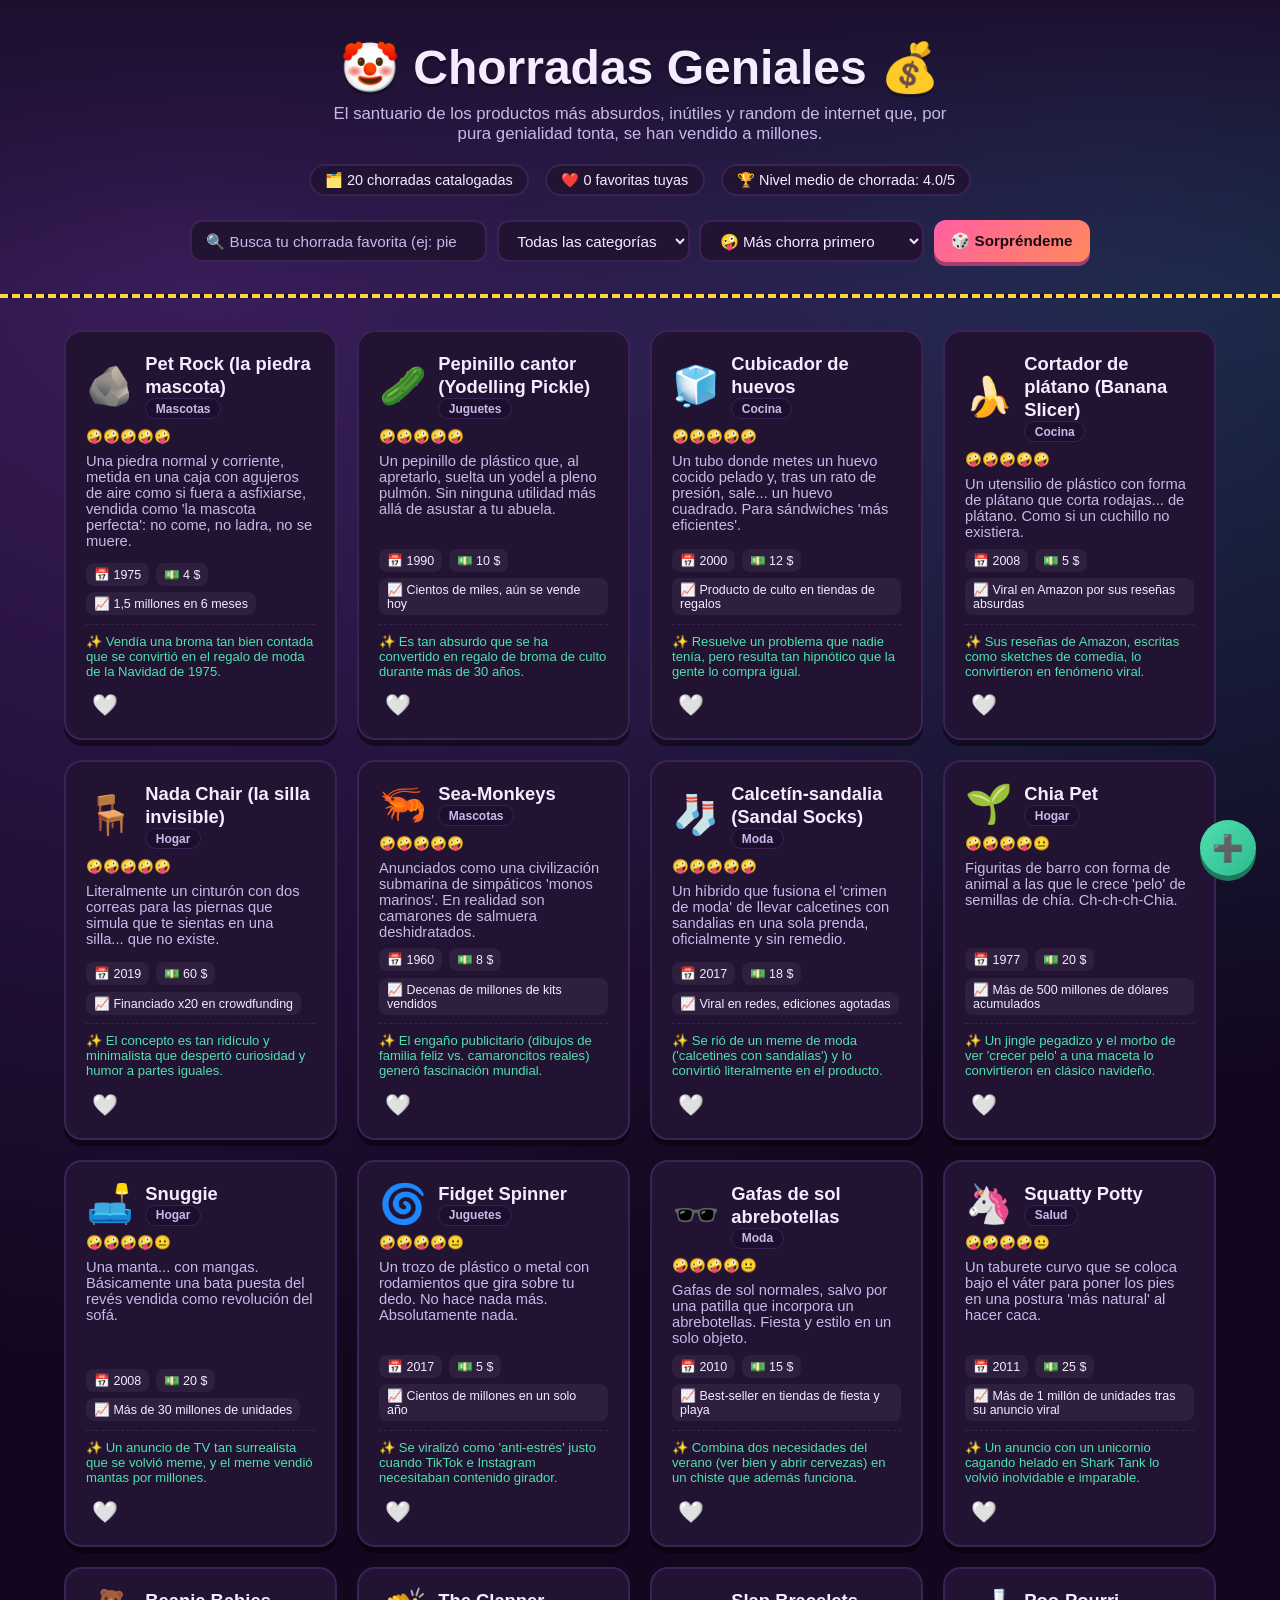
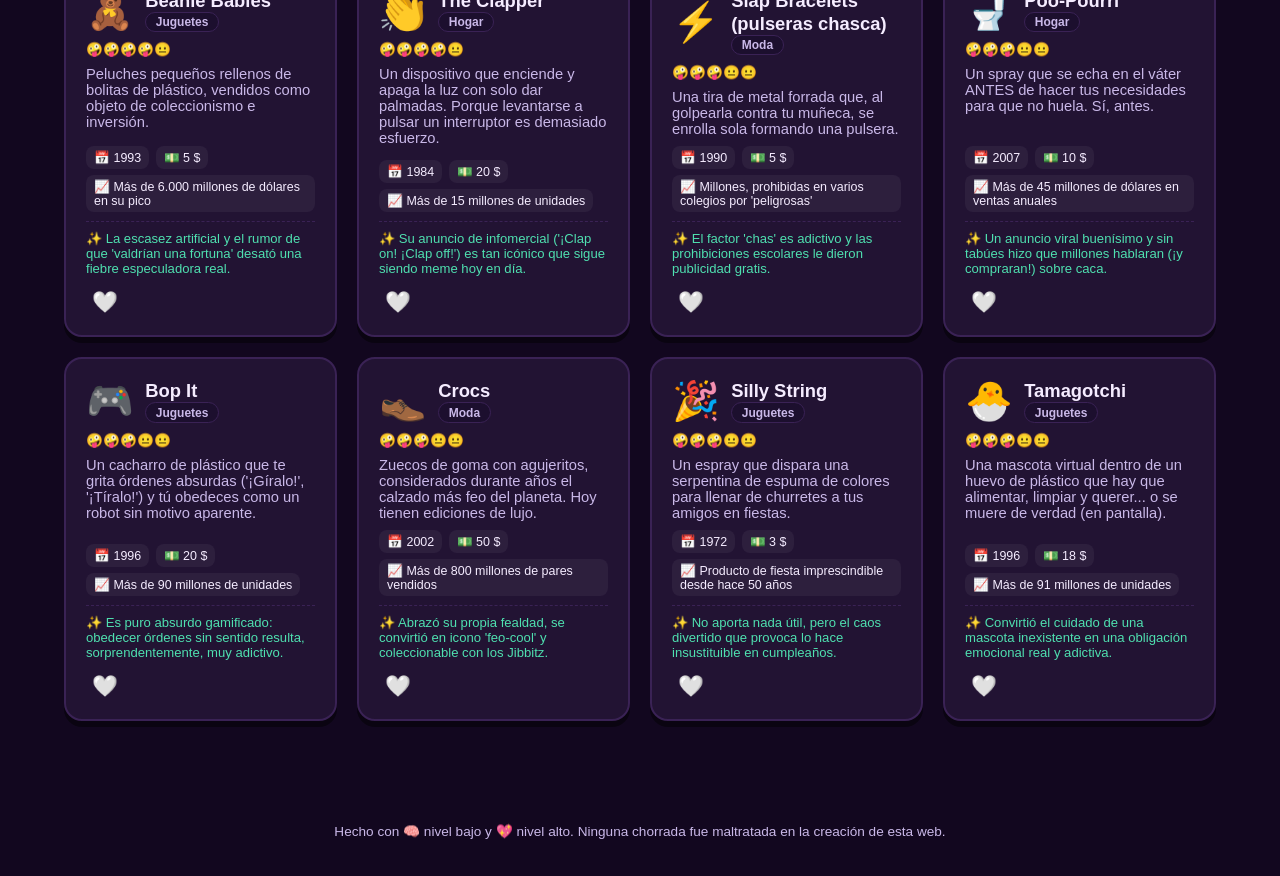
==== index.html @ 43cfcae8 "Añade app web de productos absurdos que triunfaron en ventas Catálogo curado (Pet Rock, Snuggie, pep" ====
<!DOCTYPE html>
<html lang="es">
<head>
<meta charset="UTF-8" />
<meta name="viewport" content="width=device-width, initial-scale=1.0" />
<title>Chorradas Geniales 🤡💰 — Productos absurdos que triunfaron</title>
<meta name="description" content="El museo de los productos más tontos, absurdos y random de internet que, contra todo pronóstico, se han vendido a lo bestia." />
<link rel="icon" href="data:image/svg+xml,<svg xmlns=%22http://www.w3.org/2000/svg%22 viewBox=%220 0 100 100%22 font-size=%2280%22><text y=%22.9em%22>🤡</text></svg>" />
<link rel="stylesheet" href="styles.css" />
</head>
<body>

<header class="hero">
  <div class="hero-inner">
    <h1><span class="wiggle">🤡</span> Chorradas Geniales <span class="wiggle" style="animation-delay:.3s">💰</span></h1>
    <p class="subtitle">El santuario de los productos más absurdos, inútiles y random de internet que, por pura genialidad tonta, se han vendido a millones.</p>

    <div class="stats" id="stats"></div>

    <div class="controls">
      <input id="search" type="search" placeholder="🔍 Busca tu chorrada favorita (ej: piedra, calcetín, pepino...)" />
      <select id="categoria">
        <option value="">Todas las categorías</option>
      </select>
      <select id="orden">
        <option value="chorrada-desc">🤪 Más chorra primero</option>
        <option value="chorrada-asc">🧐 Menos chorra primero</option>
        <option value="ventas-desc">💸 Más vendido</option>
        <option value="año-desc">🆕 Más reciente</option>
        <option value="año-asc">🕰️ Más antiguo</option>
        <option value="az">🔤 A-Z</option>
      </select>
      <button id="randomBtn" class="btn-random" type="button">🎲 Sorpréndeme</button>
    </div>
  </div>
</header>

<main>
  <div id="empty" class="empty hidden">
    😵 No hay ninguna chorrada que coincida... ¡y eso ya es raro!
  </div>
  <section id="grid" class="grid"></section>
</main>

<button id="addBtn" class="fab" type="button" title="Propón tu propia chorrada">➕</button>

<div id="modal" class="modal hidden">
  <div class="modal-content">
    <button id="closeModal" class="close" type="button">✖</button>
    <h2>Propón tu chorrada genial 💡</h2>
    <p class="modal-hint">¿Conoces algún producto ridículo que triunfó? Añádelo a la colección (se guarda solo en tu navegador).</p>
    <form id="addForm">
      <label>Nombre del producto
        <input name="nombre" required maxlength="60" placeholder="Ej: Calcetines para pepinos" />
      </label>
      <label>Descripción
        <textarea name="descripcion" required maxlength="220" placeholder="¿Qué hace y por qué es una genialidad tonta?"></textarea>
      </label>
      <label>Categoría
        <input name="categoria" required maxlength="30" placeholder="Ej: Hogar, Mascotas, Cocina..." />
      </label>
      <label>Nivel de chorrada (1-5)
        <input name="chorrada" type="range" min="1" max="5" value="4" />
      </label>
      <label>Emoji representativo
        <input name="emoji" maxlength="4" placeholder="🥒" />
      </label>
      <button type="submit" class="btn-random">🚀 Añadir a la colección</button>
    </form>
  </div>
</div>

<footer>
  <p>Hecho con 🧠 nivel bajo y 💖 nivel alto. Ninguna chorrada fue maltratada en la creación de esta web.</p>
</footer>

<script src="data.js"></script>
<script src="app.js"></script>
</body>
</html>
---- styles.css ----
:root {
  --bg: #12071f;
  --bg-alt: #1c0f2e;
  --card: #221333;
  --card-border: #3a2255;
  --text: #f5ecff;
  --text-dim: #c9b8e8;
  --accent: #ff5fa2;
  --accent2: #ffd23f;
  --accent3: #4fe0b0;
  --shadow: rgba(0, 0, 0, 0.45);
  font-family: "Comic Sans MS", "Comic Neue", -apple-system, BlinkMacSystemFont, "Segoe UI", sans-serif;
}

* { box-sizing: border-box; }

body {
  margin: 0;
  min-height: 100vh;
  background:
    radial-gradient(circle at 15% 10%, #3a1d5c 0%, transparent 45%),
    radial-gradient(circle at 85% 0%, #1e3a5c 0%, transparent 40%),
    var(--bg);
  color: var(--text);
}

.hero {
  padding: 2.5rem 1.5rem 2rem;
  text-align: center;
  border-bottom: 4px dashed var(--accent2);
  background: linear-gradient(180deg, var(--bg-alt), transparent);
}

.hero-inner { max-width: 900px; margin: 0 auto; }

.hero h1 {
  font-size: clamp(1.8rem, 5vw, 3rem);
  margin: 0 0 0.5rem;
  text-shadow: 0 3px 0 rgba(0,0,0,0.4);
}

.wiggle { display: inline-block; animation: wiggle 2.2s ease-in-out infinite; }
@keyframes wiggle {
  0%, 100% { transform: rotate(-8deg); }
  50% { transform: rotate(8deg); }
}

.subtitle {
  color: var(--text-dim);
  font-size: 1.05rem;
  max-width: 640px;
  margin: 0 auto 1.25rem;
}

.stats {
  display: flex;
  justify-content: center;
  gap: 1rem;
  flex-wrap: wrap;
  margin-bottom: 1.5rem;
  font-size: 0.9rem;
}

.stats span {
  background: var(--card);
  border: 2px solid var(--card-border);
  border-radius: 999px;
  padding: 0.35rem 0.9rem;
}

.controls {
  display: flex;
  gap: 0.6rem;
  flex-wrap: wrap;
  justify-content: center;
}

.controls input[type="search"] {
  flex: 1 1 280px;
}

input, select, textarea {
  font-family: inherit;
  font-size: 0.95rem;
  padding: 0.6rem 0.9rem;
  border-radius: 12px;
  border: 2px solid var(--card-border);
  background: var(--card);
  color: var(--text);
}

input::placeholder, textarea::placeholder { color: var(--text-dim); }

input:focus, select:focus, textarea:focus {
  outline: none;
  border-color: var(--accent);
}

.btn-random {
  cursor: pointer;
  font-family: inherit;
  font-weight: bold;
  font-size: 0.95rem;
  padding: 0.6rem 1.1rem;
  border-radius: 12px;
  border: none;
  background: linear-gradient(135deg, var(--accent), #ff8a5c);
  color: #1a0a12;
  box-shadow: 0 4px 0 #a63d70;
  transition: transform 0.1s ease;
}
.btn-random:hover { transform: translateY(-2px); }
.btn-random:active { transform: translateY(2px); box-shadow: 0 1px 0 #a63d70; }

main {
  max-width: 1200px;
  margin: 0 auto;
  padding: 2rem 1.5rem 4rem;
}

.grid {
  display: grid;
  grid-template-columns: repeat(auto-fill, minmax(270px, 1fr));
  gap: 1.25rem;
}

.card {
  background: var(--card);
  border: 2px solid var(--card-border);
  border-radius: 18px;
  padding: 1.25rem;
  display: flex;
  flex-direction: column;
  gap: 0.55rem;
  box-shadow: 0 6px 0 var(--shadow);
  transition: transform 0.15s ease, border-color 0.15s ease;
  position: relative;
}

.card:hover {
  transform: translateY(-4px) rotate(-0.4deg);
  border-color: var(--accent);
}

.card-top {
  display: flex;
  align-items: center;
  gap: 0.7rem;
}

.card-emoji {
  font-size: 2.4rem;
  line-height: 1;
}

.card h3 {
  margin: 0;
  font-size: 1.15rem;
  line-height: 1.25;
}

.badge {
  display: inline-block;
  font-size: 0.75rem;
  font-weight: bold;
  padding: 0.15rem 0.6rem;
  border-radius: 999px;
  background: var(--bg-alt);
  border: 1px solid var(--card-border);
  color: var(--text-dim);
  width: fit-content;
}

.chorrometro {
  display: flex;
  align-items: center;
  gap: 0.3rem;
  font-size: 0.85rem;
  color: var(--accent2);
}

.card p.desc {
  color: var(--text-dim);
  font-size: 0.92rem;
  margin: 0;
  flex: 1;
}

.meta {
  display: flex;
  flex-wrap: wrap;
  gap: 0.4rem;
  font-size: 0.78rem;
}

.meta span {
  background: rgba(255,255,255,0.05);
  border-radius: 8px;
  padding: 0.25rem 0.5rem;
}

.porque {
  font-size: 0.82rem;
  border-top: 1px dashed var(--card-border);
  padding-top: 0.55rem;
  color: var(--accent3);
}

.card-actions {
  display: flex;
  justify-content: space-between;
  align-items: center;
  margin-top: 0.3rem;
}

.fav-btn {
  background: none;
  border: none;
  font-size: 1.3rem;
  cursor: pointer;
  filter: grayscale(1);
  transition: filter 0.15s ease, transform 0.15s ease;
}
.fav-btn.active { filter: none; transform: scale(1.2); }

.custom-tag {
  font-size: 0.72rem;
  color: var(--bg);
  background: var(--accent3);
  padding: 0.15rem 0.5rem;
  border-radius: 999px;
  font-weight: bold;
}

.empty {
  text-align: center;
  padding: 3rem 1rem;
  color: var(--text-dim);
  font-size: 1.2rem;
}
.hidden { display: none !important; }

.fab {
  position: fixed;
  bottom: 1.5rem;
  right: 1.5rem;
  width: 56px;
  height: 56px;
  border-radius: 50%;
  border: none;
  background: linear-gradient(135deg, var(--accent3), #2fb98d);
  color: #06231a;
  font-size: 1.6rem;
  cursor: pointer;
  box-shadow: 0 5px 0 #1c7a5c;
  z-index: 20;
}
.fab:active { transform: translateY(3px); box-shadow: 0 2px 0 #1c7a5c; }

.modal {
  position: fixed;
  inset: 0;
  background: rgba(0,0,0,0.6);
  display: flex;
  align-items: center;
  justify-content: center;
  z-index: 30;
  padding: 1rem;
}

.modal-content {
  background: var(--bg-alt);
  border: 2px solid var(--card-border);
  border-radius: 20px;
  padding: 1.75rem;
  max-width: 460px;
  width: 100%;
  position: relative;
  max-height: 90vh;
  overflow-y: auto;
}

.modal-content h2 { margin-top: 0; }
.modal-hint { color: var(--text-dim); font-size: 0.9rem; }

.close {
  position: absolute;
  top: 0.8rem;
  right: 0.8rem;
  background: none;
  border: none;
  color: var(--text-dim);
  font-size: 1.2rem;
  cursor: pointer;
}

#addForm {
  display: flex;
  flex-direction: column;
  gap: 0.9rem;
}
#addForm label {
  display: flex;
  flex-direction: column;
  gap: 0.3rem;
  font-size: 0.9rem;
  color: var(--text-dim);
}

footer {
  text-align: center;
  color: var(--text-dim);
  font-size: 0.85rem;
  padding: 1.5rem;
}

@media (max-width: 480px) {
  .controls { flex-direction: column; }
  .controls input, .controls select, .controls button { width: 100%; }
}
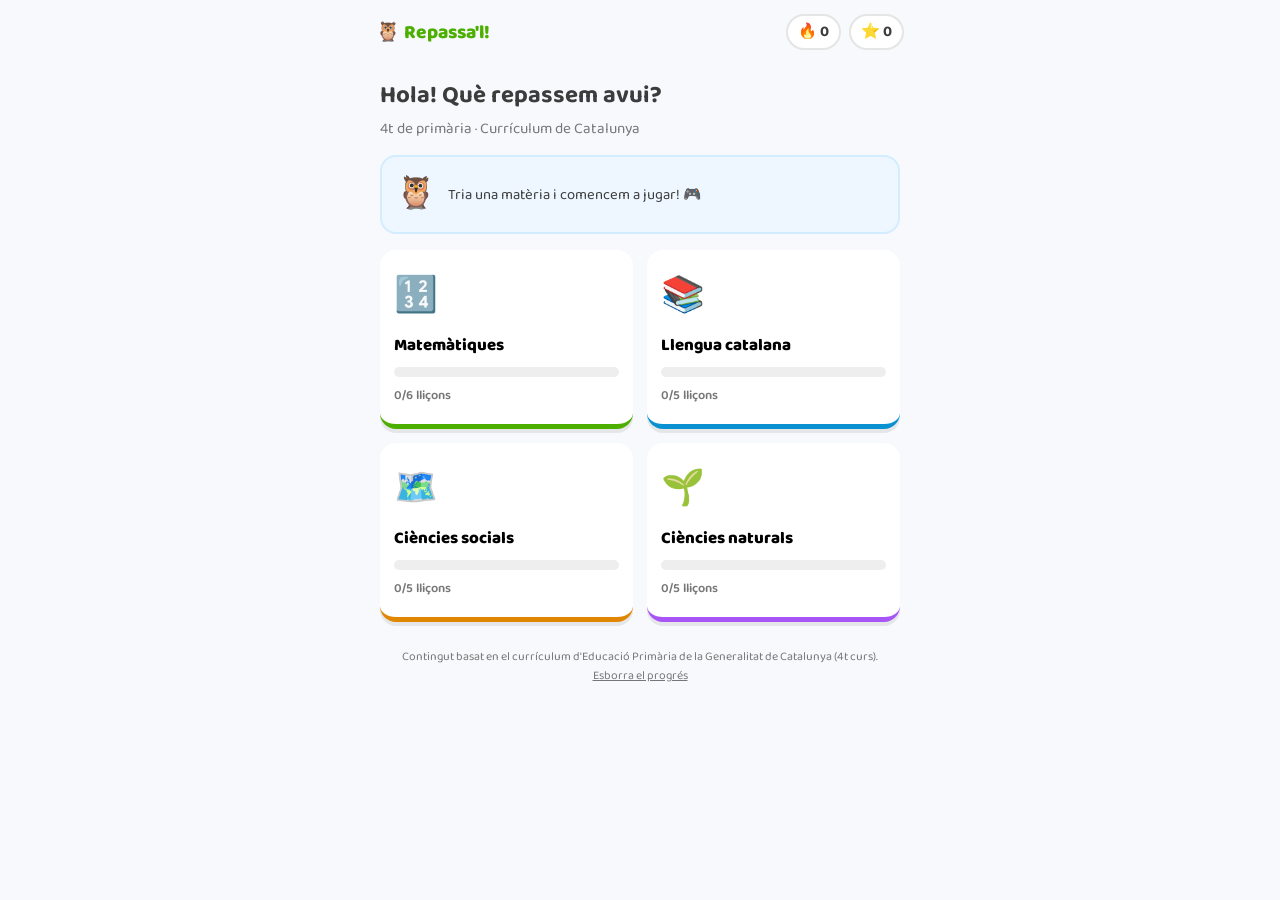
==== commit 345edf78: "Afegeix app de repàs estil Duolingo per a 4t de primària Nova aplicació web (HTML/CSS/JS sense depen" ====
--- a/index.html
+++ b/index.html
@@ -1,80 +1,24 @@
 <!DOCTYPE html>
-<html lang="es">
+<html lang="ca">
 <head>
-<meta charset="UTF-8" />
-<meta name="viewport" content="width=device-width, initial-scale=1.0" />
-<title>Chorradas Geniales 🤡💰 — Productos absurdos que triunfaron</title>
-<meta name="description" content="El museo de los productos más tontos, absurdos y random de internet que, contra todo pronóstico, se han vendido a lo bestia." />
-<link rel="icon" href="data:image/svg+xml,<svg xmlns=%22http://www.w3.org/2000/svg%22 viewBox=%220 0 100 100%22 font-size=%2280%22><text y=%22.9em%22>🤡</text></svg>" />
-<link rel="stylesheet" href="styles.css" />
+<meta charset="UTF-8">
+<meta name="viewport" content="width=device-width, initial-scale=1.0, maximum-scale=1.0">
+<title>Repassa'l! · 4t de primària</title>
+<meta name="description" content="Repassa Matemàtiques, Llengua catalana, Ciències socials i Ciències naturals de 4t de primària jugant.">
+<link rel="icon" href="data:image/svg+xml,<svg xmlns=%22http://www.w3.org/2000/svg%22 viewBox=%220 0 100 100%22><text y=%22.9em%22 font-size=%2290%22>🦉</text></svg>">
+<link rel="preconnect" href="https://fonts.googleapis.com">
+<link rel="preconnect" href="https://fonts.gstatic.com" crossorigin>
+<link href="https://fonts.googleapis.com/css2?family=Baloo+2:wght@500;600;700;800&display=swap" rel="stylesheet">
+<link rel="stylesheet" href="style.css">
 </head>
 <body>
 
-<header class="hero">
-  <div class="hero-inner">
-    <h1><span class="wiggle">🤡</span> Chorradas Geniales <span class="wiggle" style="animation-delay:.3s">💰</span></h1>
-    <p class="subtitle">El santuario de los productos más absurdos, inútiles y random de internet que, por pura genialidad tonta, se han vendido a millones.</p>
+<div id="app"></div>
 
-    <div class="stats" id="stats"></div>
+<!-- Templates -->
+<template id="tpl-home"></template>
 
-    <div class="controls">
-      <input id="search" type="search" placeholder="🔍 Busca tu chorrada favorita (ej: piedra, calcetín, pepino...)" />
-      <select id="categoria">
-        <option value="">Todas las categorías</option>
-      </select>
-      <select id="orden">
-        <option value="chorrada-desc">🤪 Más chorra primero</option>
-        <option value="chorrada-asc">🧐 Menos chorra primero</option>
-        <option value="ventas-desc">💸 Más vendido</option>
-        <option value="año-desc">🆕 Más reciente</option>
-        <option value="año-asc">🕰️ Más antiguo</option>
-        <option value="az">🔤 A-Z</option>
-      </select>
-      <button id="randomBtn" class="btn-random" type="button">🎲 Sorpréndeme</button>
-    </div>
-  </div>
-</header>
-
-<main>
-  <div id="empty" class="empty hidden">
-    😵 No hay ninguna chorrada que coincida... ¡y eso ya es raro!
-  </div>
-  <section id="grid" class="grid"></section>
-</main>
-
-<button id="addBtn" class="fab" type="button" title="Propón tu propia chorrada">➕</button>
-
-<div id="modal" class="modal hidden">
-  <div class="modal-content">
-    <button id="closeModal" class="close" type="button">✖</button>
-    <h2>Propón tu chorrada genial 💡</h2>
-    <p class="modal-hint">¿Conoces algún producto ridículo que triunfó? Añádelo a la colección (se guarda solo en tu navegador).</p>
-    <form id="addForm">
-      <label>Nombre del producto
-        <input name="nombre" required maxlength="60" placeholder="Ej: Calcetines para pepinos" />
-      </label>
-      <label>Descripción
-        <textarea name="descripcion" required maxlength="220" placeholder="¿Qué hace y por qué es una genialidad tonta?"></textarea>
-      </label>
-      <label>Categoría
-        <input name="categoria" required maxlength="30" placeholder="Ej: Hogar, Mascotas, Cocina..." />
-      </label>
-      <label>Nivel de chorrada (1-5)
-        <input name="chorrada" type="range" min="1" max="5" value="4" />
-      </label>
-      <label>Emoji representativo
-        <input name="emoji" maxlength="4" placeholder="🥒" />
-      </label>
-      <button type="submit" class="btn-random">🚀 Añadir a la colección</button>
-    </form>
-  </div>
-</div>
-
-<footer>
-  <p>Hecho con 🧠 nivel bajo y 💖 nivel alto. Ninguna chorrada fue maltratada en la creación de esta web.</p>
-</footer>
-
-<script src="data.js"></script>
+<script src="content.js"></script>
 <script src="app.js"></script>
 </body>
 </html>
--- a/style.css
+++ b/style.css
@@ -0,0 +1,559 @@
+:root {
+  --bg: #f7f9fc;
+  --card: #ffffff;
+  --ink: #3c3c3c;
+  --ink-light: #777;
+  --border: #e5e5e5;
+  --green: #58cc02;
+  --green-dark: #4caf00;
+  --blue: #1cb0f6;
+  --red: #ff4b4b;
+  --yellow: #ffc800;
+  --purple: #ce82ff;
+  --orange: #ff9600;
+  --radius: 16px;
+  --shadow: 0 4px 0 rgba(0,0,0,0.08);
+  font-size: 16px;
+}
+
+* { box-sizing: border-box; }
+
+html, body {
+  margin: 0;
+  padding: 0;
+  background: var(--bg);
+  color: var(--ink);
+  font-family: 'Baloo 2', 'Comic Sans MS', 'Trebuchet MS', sans-serif;
+  -webkit-tap-highlight-color: transparent;
+}
+
+#app {
+  min-height: 100vh;
+  display: flex;
+  flex-direction: column;
+  max-width: 560px;
+  margin: 0 auto;
+  padding-bottom: 24px;
+}
+
+button {
+  font-family: inherit;
+  cursor: pointer;
+}
+
+/* ---------- Top bar ---------- */
+.topbar {
+  display: flex;
+  align-items: center;
+  justify-content: space-between;
+  padding: 14px 16px;
+  gap: 10px;
+  position: sticky;
+  top: 0;
+  background: var(--bg);
+  z-index: 5;
+}
+
+.topbar .brand {
+  display: flex;
+  align-items: center;
+  gap: 8px;
+  font-weight: 800;
+  font-size: 1.2rem;
+  color: var(--green-dark);
+}
+
+.stat-pill {
+  display: flex;
+  align-items: center;
+  gap: 4px;
+  font-weight: 700;
+  font-size: 0.95rem;
+  background: var(--card);
+  border: 2px solid var(--border);
+  border-radius: 999px;
+  padding: 4px 10px;
+}
+
+.stats-row {
+  display: flex;
+  gap: 8px;
+}
+
+/* ---------- Home / subject grid ---------- */
+.hero {
+  padding: 8px 20px 4px;
+}
+
+.hero h1 {
+  font-size: 1.5rem;
+  margin: 4px 0 2px;
+}
+
+.hero p {
+  color: var(--ink-light);
+  margin: 0;
+  font-size: 0.95rem;
+}
+
+.subject-grid {
+  display: grid;
+  grid-template-columns: 1fr 1fr;
+  gap: 14px;
+  padding: 16px 20px;
+}
+
+.subject-card {
+  background: var(--card);
+  border: none;
+  border-radius: var(--radius);
+  padding: 18px 14px;
+  text-align: left;
+  box-shadow: var(--shadow);
+  border-bottom: 5px solid var(--card-border, #ccc);
+  display: flex;
+  flex-direction: column;
+  gap: 8px;
+  transition: transform .08s ease;
+}
+
+.subject-card:active { transform: translateY(2px); }
+
+.subject-card .icon {
+  font-size: 2.2rem;
+}
+
+.subject-card .name {
+  font-weight: 800;
+  font-size: 1.05rem;
+}
+
+.progress-track {
+  width: 100%;
+  height: 10px;
+  background: #eee;
+  border-radius: 999px;
+  overflow: hidden;
+}
+
+.progress-fill {
+  height: 100%;
+  border-radius: 999px;
+  transition: width .4s ease;
+}
+
+.subject-card .sub {
+  font-size: 0.8rem;
+  color: var(--ink-light);
+  font-weight: 600;
+}
+
+/* ---------- Mascot ---------- */
+.mascot-box {
+  margin: 10px 20px 0;
+  background: #eef7ff;
+  border: 2px solid #d3ecff;
+  border-radius: var(--radius);
+  padding: 12px 14px;
+  display: flex;
+  align-items: center;
+  gap: 12px;
+  font-size: 0.92rem;
+}
+
+.mascot-box .emoji { font-size: 2rem; flex-shrink: 0; }
+
+/* ---------- Subject path (lesson map) ---------- */
+.path-header {
+  display: flex;
+  align-items: center;
+  gap: 10px;
+  padding: 14px 16px;
+}
+
+.back-btn {
+  background: var(--card);
+  border: 2px solid var(--border);
+  border-radius: 12px;
+  width: 40px;
+  height: 40px;
+  font-size: 1.1rem;
+  display: flex;
+  align-items: center;
+  justify-content: center;
+}
+
+.path-title {
+  font-weight: 800;
+  font-size: 1.2rem;
+}
+
+.path {
+  display: flex;
+  flex-direction: column;
+  align-items: center;
+  padding: 20px 0 40px;
+  gap: 6px;
+}
+
+.lesson-row {
+  display: flex;
+  width: 100%;
+  justify-content: center;
+}
+
+.lesson-node {
+  width: 76px;
+  height: 76px;
+  border-radius: 50%;
+  border: none;
+  display: flex;
+  align-items: center;
+  justify-content: center;
+  flex-direction: column;
+  font-size: 1.9rem;
+  position: relative;
+  box-shadow: 0 6px 0 rgba(0,0,0,0.15);
+  color: white;
+}
+
+.lesson-node:active { box-shadow: 0 2px 0 rgba(0,0,0,0.15); transform: translateY(4px); }
+
+.lesson-node.locked {
+  background: #cfcfcf !important;
+  box-shadow: 0 6px 0 rgba(0,0,0,0.08);
+  color: #9a9a9a;
+}
+
+.lesson-node .stars {
+  position: absolute;
+  bottom: -16px;
+  font-size: 0.85rem;
+  background: var(--card);
+  border-radius: 999px;
+  padding: 1px 7px;
+  box-shadow: var(--shadow);
+  white-space: nowrap;
+}
+
+.lesson-label {
+  text-align: center;
+  font-size: 0.78rem;
+  font-weight: 700;
+  color: var(--ink-light);
+  max-width: 110px;
+  margin: 16px auto 4px;
+}
+
+.lesson-wrap {
+  display: flex;
+  flex-direction: column;
+  align-items: center;
+  margin-bottom: 18px;
+}
+
+/* ---------- Lesson play screen ---------- */
+.lesson-header {
+  display: flex;
+  align-items: center;
+  gap: 12px;
+  padding: 14px 16px;
+}
+
+.bar-track {
+  flex: 1;
+  height: 16px;
+  background: #eee;
+  border-radius: 999px;
+  overflow: hidden;
+}
+
+.bar-fill {
+  height: 100%;
+  background: var(--green);
+  border-radius: 999px;
+  transition: width .3s ease;
+}
+
+.hearts {
+  display: flex;
+  align-items: center;
+  gap: 3px;
+  font-weight: 800;
+  color: var(--red);
+  font-size: 1.05rem;
+  white-space: nowrap;
+}
+
+.question-area {
+  flex: 1;
+  padding: 12px 20px 140px;
+}
+
+.q-kicker {
+  font-weight: 700;
+  color: var(--ink-light);
+  font-size: 0.85rem;
+  text-transform: uppercase;
+  letter-spacing: .03em;
+  margin-bottom: 6px;
+}
+
+.q-text {
+  font-size: 1.35rem;
+  font-weight: 700;
+  line-height: 1.35;
+  margin-bottom: 22px;
+}
+
+.options {
+  display: flex;
+  flex-direction: column;
+  gap: 10px;
+}
+
+.option-btn {
+  background: var(--card);
+  border: 2px solid var(--border);
+  border-radius: 14px;
+  padding: 16px 16px;
+  text-align: left;
+  font-size: 1.05rem;
+  font-weight: 600;
+  color: var(--ink);
+  display: flex;
+  align-items: center;
+  gap: 10px;
+}
+
+.option-btn:active { transform: translateY(1px); }
+
+.option-btn.selected {
+  border-color: var(--blue);
+  background: #ddf4ff;
+}
+
+.option-btn.correct {
+  border-color: var(--green);
+  background: #d7ffb8;
+  color: var(--green-dark);
+}
+
+.option-btn.incorrect {
+  border-color: var(--red);
+  background: #ffdfe0;
+  color: #c40000;
+}
+
+.option-btn:disabled { cursor: default; }
+
+.option-letter {
+  width: 26px;
+  height: 26px;
+  border-radius: 50%;
+  border: 2px solid var(--border);
+  display: flex;
+  align-items: center;
+  justify-content: center;
+  font-size: 0.85rem;
+  font-weight: 800;
+  flex-shrink: 0;
+  color: var(--ink-light);
+}
+
+.tf-options {
+  display: flex;
+  gap: 12px;
+}
+.tf-options .option-btn { flex: 1; justify-content: center; text-align: center; }
+
+.fill-input {
+  width: 100%;
+  font-size: 1.3rem;
+  font-weight: 700;
+  padding: 16px;
+  border: 2px solid var(--border);
+  border-radius: 14px;
+  text-align: center;
+  font-family: inherit;
+  color: var(--ink);
+}
+.fill-input:focus { outline: none; border-color: var(--blue); }
+.fill-input.correct { border-color: var(--green); background: #d7ffb8; }
+.fill-input.incorrect { border-color: var(--red); background: #ffdfe0; }
+
+/* ---------- Bottom action bar ---------- */
+.bottom-bar {
+  position: fixed;
+  left: 0; right: 0; bottom: 0;
+  background: var(--card);
+  border-top: 2px solid var(--border);
+  padding: 14px 20px calc(14px + env(safe-area-inset-bottom));
+  display: flex;
+  justify-content: center;
+}
+
+.bottom-bar-inner {
+  width: 100%;
+  max-width: 560px;
+  display: flex;
+  align-items: center;
+  gap: 14px;
+}
+
+.feedback-text {
+  flex: 1;
+}
+
+.feedback-title {
+  font-weight: 800;
+  font-size: 1.05rem;
+}
+.feedback-title.ok { color: var(--green-dark); }
+.feedback-title.bad { color: #c40000; }
+
+.feedback-sub {
+  font-size: 0.85rem;
+  color: var(--ink-light);
+}
+
+.btn {
+  border: none;
+  border-radius: 14px;
+  padding: 14px 26px;
+  font-weight: 800;
+  font-size: 1rem;
+  color: white;
+  box-shadow: 0 4px 0 rgba(0,0,0,0.18);
+  letter-spacing: .02em;
+  text-transform: uppercase;
+}
+.btn:active { transform: translateY(2px); box-shadow: 0 2px 0 rgba(0,0,0,0.18); }
+.btn:disabled { background: #e5e5e5 !important; color: #b3b3b3; box-shadow: none; cursor: not-allowed; }
+
+.btn-primary { background: var(--green); }
+.btn-danger { background: var(--red); }
+.btn-full { width: 100%; }
+.btn-outline {
+  background: var(--card);
+  color: var(--blue);
+  border: 2px solid var(--border);
+  box-shadow: none;
+}
+
+.bottom-bar.state-ok { background: #d7ffb8; border-top-color: #b2e878; }
+.bottom-bar.state-bad { background: #ffdfe0; border-top-color: #ffb3b6; }
+
+/* ---------- Results screen ---------- */
+.results {
+  padding: 30px 24px 100px;
+  text-align: center;
+}
+
+.results .big-emoji {
+  font-size: 4rem;
+  margin-bottom: 6px;
+}
+
+.results h2 {
+  margin: 0 0 4px;
+}
+
+.results .stars-row {
+  font-size: 2.6rem;
+  margin: 14px 0;
+  letter-spacing: 6px;
+}
+
+.results-stats {
+  display: flex;
+  justify-content: center;
+  gap: 12px;
+  margin: 20px 0;
+  flex-wrap: wrap;
+}
+
+.results-stat {
+  background: var(--card);
+  border-radius: 14px;
+  box-shadow: var(--shadow);
+  padding: 14px 18px;
+  min-width: 90px;
+}
+
+.results-stat .val {
+  font-weight: 800;
+  font-size: 1.3rem;
+}
+.results-stat .lbl {
+  font-size: 0.75rem;
+  color: var(--ink-light);
+  font-weight: 700;
+  text-transform: uppercase;
+}
+
+.mistakes-box {
+  text-align: left;
+  margin-top: 24px;
+  background: var(--card);
+  border-radius: var(--radius);
+  padding: 16px;
+  box-shadow: var(--shadow);
+}
+.mistakes-box h3 { margin-top: 0; font-size: 1rem; }
+.mistake-item { padding: 10px 0; border-bottom: 1px solid var(--border); font-size: 0.9rem; }
+.mistake-item:last-child { border-bottom: none; }
+.mistake-item .mq { font-weight: 700; margin-bottom: 4px; }
+.mistake-item .ma { color: var(--green-dark); font-weight: 700; }
+
+.actions-col {
+  display: flex;
+  flex-direction: column;
+  gap: 10px;
+  margin-top: 20px;
+}
+
+/* ---------- Failed screen ---------- */
+.fail-screen {
+  padding: 60px 30px 40px;
+  text-align: center;
+}
+.fail-screen .big-emoji { font-size: 4.5rem; }
+
+/* ---------- Footer note ---------- */
+.footer-note {
+  padding: 10px 24px 30px;
+  color: var(--ink-light);
+  font-size: 0.75rem;
+  text-align: center;
+  line-height: 1.5;
+}
+
+.reset-link {
+  background: none;
+  border: none;
+  color: var(--ink-light);
+  text-decoration: underline;
+  font-size: 0.75rem;
+  padding: 0;
+}
+
+/* ---------- Animations ---------- */
+@keyframes pop {
+  0% { transform: scale(0.85); opacity: 0; }
+  100% { transform: scale(1); opacity: 1; }
+}
+.pop { animation: pop .25s ease; }
+
+@keyframes shake {
+  10%, 90% { transform: translateX(-2px); }
+  20%, 80% { transform: translateX(4px); }
+  30%, 50%, 70% { transform: translateX(-8px); }
+  40%, 60% { transform: translateX(8px); }
+}
+.shake { animation: shake .4s ease; }
+
+@media (max-width: 380px) {
+  .lesson-node { width: 68px; height: 68px; font-size: 1.6rem; }
+  .q-text { font-size: 1.15rem; }
+}
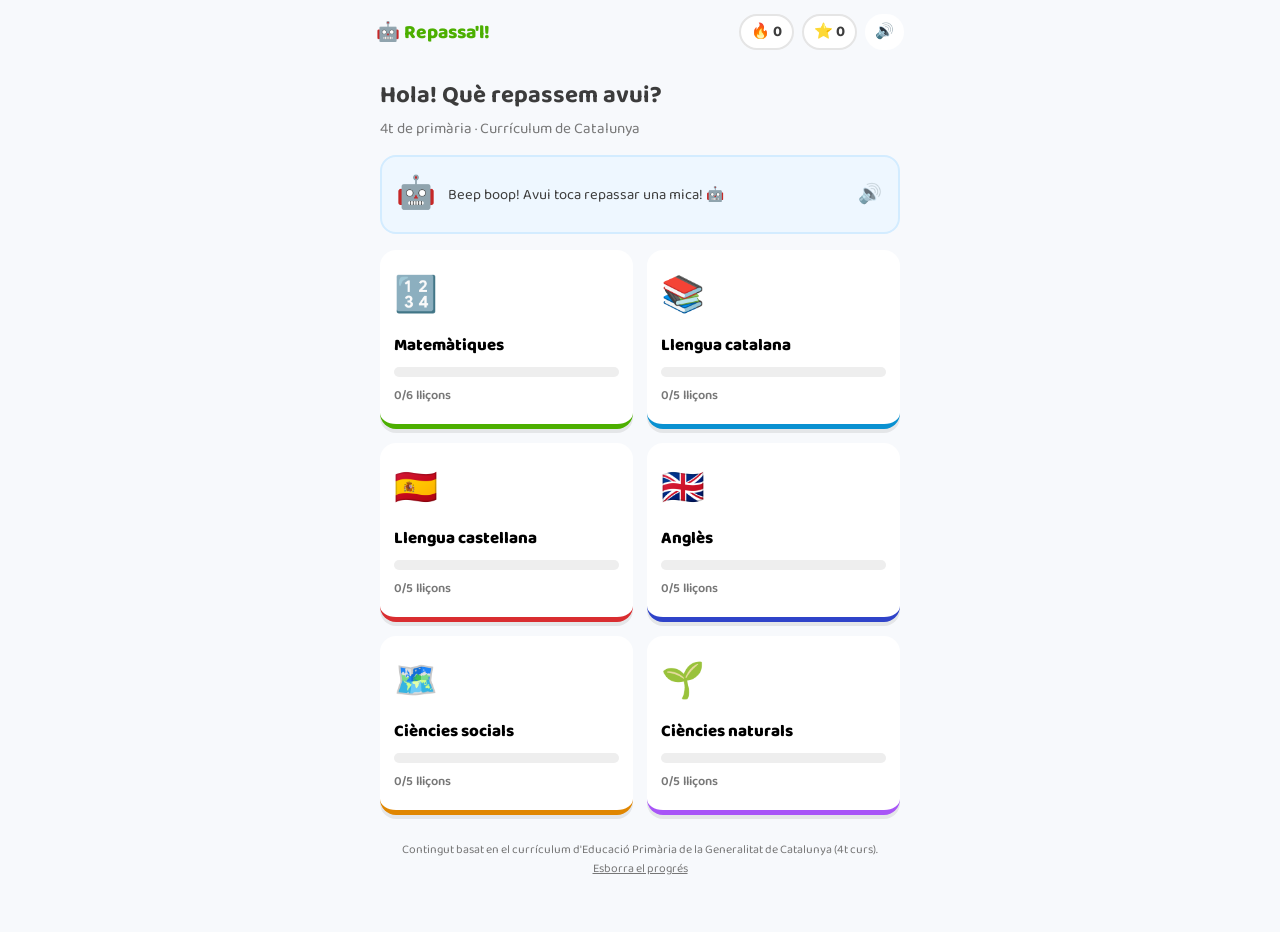
==== commit c6b25063: "Afegeix Llengua castellana i Anglès, més tipus d'exercicis, sons i mascota robot - Noves matèries: L" ====
--- a/index.html
+++ b/index.html
@@ -5,7 +5,7 @@
 <meta name="viewport" content="width=device-width, initial-scale=1.0, maximum-scale=1.0">
 <title>Repassa'l! · 4t de primària</title>
 <meta name="description" content="Repassa Matemàtiques, Llengua catalana, Ciències socials i Ciències naturals de 4t de primària jugant.">
-<link rel="icon" href="data:image/svg+xml,<svg xmlns=%22http://www.w3.org/2000/svg%22 viewBox=%220 0 100 100%22><text y=%22.9em%22 font-size=%2290%22>🦉</text></svg>">
+<link rel="icon" href="data:image/svg+xml,<svg xmlns=%22http://www.w3.org/2000/svg%22 viewBox=%220 0 100 100%22><text y=%22.9em%22 font-size=%2290%22>🤖</text></svg>">
 <link rel="preconnect" href="https://fonts.googleapis.com">
 <link rel="preconnect" href="https://fonts.gstatic.com" crossorigin>
 <link href="https://fonts.googleapis.com/css2?family=Baloo+2:wght@500;600;700;800&display=swap" rel="stylesheet">
--- a/style.css
+++ b/style.css
@@ -121,6 +121,8 @@
 
 .subject-card .icon {
   font-size: 2.2rem;
+  display: inline-block;
+  animation: iconBob 2.4s ease-in-out infinite;
 }
 
 .subject-card .name {
@@ -162,6 +164,18 @@
 }
 
 .mascot-box .emoji { font-size: 2rem; flex-shrink: 0; }
+.mascot-box .mascot-text { flex: 1; }
+.mascot-box .speak-btn {
+  background: none;
+  border: none;
+  font-size: 1.2rem;
+  flex-shrink: 0;
+  padding: 2px;
+  opacity: .7;
+}
+.mascot-box .speak-btn:active { opacity: 1; }
+
+.sound-toggle { border: none; }
 
 /* ---------- Subject path (lesson map) ---------- */
 .path-header {
@@ -223,6 +237,21 @@
   background: #cfcfcf !important;
   box-shadow: 0 6px 0 rgba(0,0,0,0.08);
   color: #9a9a9a;
+}
+
+.lesson-node.next {
+  animation: pulseRing 1.8s ease-out infinite;
+}
+
+.start-bubble {
+  background: #3c3c3c;
+  color: #fff;
+  font-size: 0.72rem;
+  font-weight: 800;
+  padding: 4px 10px;
+  border-radius: 8px;
+  margin-bottom: 6px;
+  white-space: nowrap;
 }
 
 .lesson-node .stars {
@@ -382,6 +411,92 @@
 .fill-input.correct { border-color: var(--green); background: #d7ffb8; }
 .fill-input.incorrect { border-color: var(--red); background: #ffdfe0; }
 
+.hint-line {
+  margin-top: 10px;
+  font-size: 0.9rem;
+  font-weight: 700;
+  color: var(--orange);
+  text-align: center;
+}
+
+/* ---------- Order (build the answer) ---------- */
+.order-answer {
+  min-height: 56px;
+  border: 2px dashed var(--border);
+  border-radius: 14px;
+  padding: 10px;
+  display: flex;
+  flex-wrap: wrap;
+  gap: 8px;
+  margin-bottom: 18px;
+}
+.order-answer.correct { border-style: solid; border-color: var(--green); background: #d7ffb8; }
+.order-answer.incorrect { border-style: solid; border-color: var(--red); background: #ffdfe0; }
+
+.order-placeholder {
+  color: var(--ink-light);
+  font-size: 0.95rem;
+  padding: 8px 4px;
+}
+
+.order-bank {
+  display: flex;
+  flex-wrap: wrap;
+  gap: 8px;
+}
+
+.order-chip {
+  background: var(--card);
+  border: 2px solid var(--border);
+  border-radius: 10px;
+  padding: 9px 14px;
+  font-weight: 700;
+  font-size: 1rem;
+  color: var(--ink);
+  font-family: inherit;
+}
+.order-chip:active { transform: translateY(1px); }
+.order-chip.placed {
+  background: #ddf4ff;
+  border-color: var(--blue);
+  color: #0a6ea8;
+}
+
+/* ---------- Match (aparella parelles) ---------- */
+.match-hint {
+  text-align: center;
+  width: 100%;
+  font-weight: 700;
+  color: var(--ink-light);
+}
+
+.match-grid {
+  display: grid;
+  grid-template-columns: 1fr 1fr;
+  gap: 10px;
+}
+
+.match-col {
+  display: flex;
+  flex-direction: column;
+  gap: 8px;
+}
+
+.match-item {
+  background: var(--card);
+  border: 2px solid var(--border);
+  border-radius: 12px;
+  padding: 12px 8px;
+  font-size: 0.92rem;
+  font-weight: 700;
+  color: var(--ink);
+  text-align: center;
+  font-family: inherit;
+}
+.match-item.selected { border-color: var(--blue); background: #ddf4ff; }
+.match-item.matched { border-color: var(--green); background: #d7ffb8; color: var(--green-dark); }
+.match-item.wrong-flash { border-color: var(--red); background: #ffdfe0; animation: shake .4s ease; }
+
 /* ---------- Bottom action bar ---------- */
 .bottom-bar {
   position: fixed;
@@ -434,11 +549,18 @@
 .btn-primary { background: var(--green); }
 .btn-danger { background: var(--red); }
 .btn-full { width: 100%; }
+.bottom-bar-inner .btn-full { flex: 1 1 auto; width: auto; }
 .btn-outline {
   background: var(--card);
   color: var(--blue);
   border: 2px solid var(--border);
   box-shadow: none;
+}
+.btn-hint {
+  background: var(--yellow);
+  color: #7a5200;
+  flex: 0 0 auto;
+  padding: 14px 18px;
 }
 
 .bottom-bar.state-ok { background: #d7ffb8; border-top-color: #b2e878; }
@@ -553,7 +675,28 @@
 }
 .shake { animation: shake .4s ease; }
 
+@keyframes iconBob {
+  0%, 100% { transform: translateY(0); }
+  50% { transform: translateY(-4px); }
+}
+
+@keyframes pulseRing {
+  0% { box-shadow: 0 6px 0 rgba(0,0,0,0.15), 0 0 0 0 rgba(88,204,2,0.5); }
+  70% { box-shadow: 0 6px 0 rgba(0,0,0,0.15), 0 0 0 14px rgba(88,204,2,0); }
+  100% { box-shadow: 0 6px 0 rgba(0,0,0,0.15), 0 0 0 0 rgba(88,204,2,0); }
+}
+
+@media (prefers-reduced-motion: reduce) {
+  .subject-card .icon,
+  .lesson-node.next,
+  .pop,
+  .shake {
+    animation: none !important;
+  }
+}
+
 @media (max-width: 380px) {
   .lesson-node { width: 68px; height: 68px; font-size: 1.6rem; }
   .q-text { font-size: 1.15rem; }
-}
+  .match-item { font-size: 0.82rem; padding: 10px 6px; }
+}
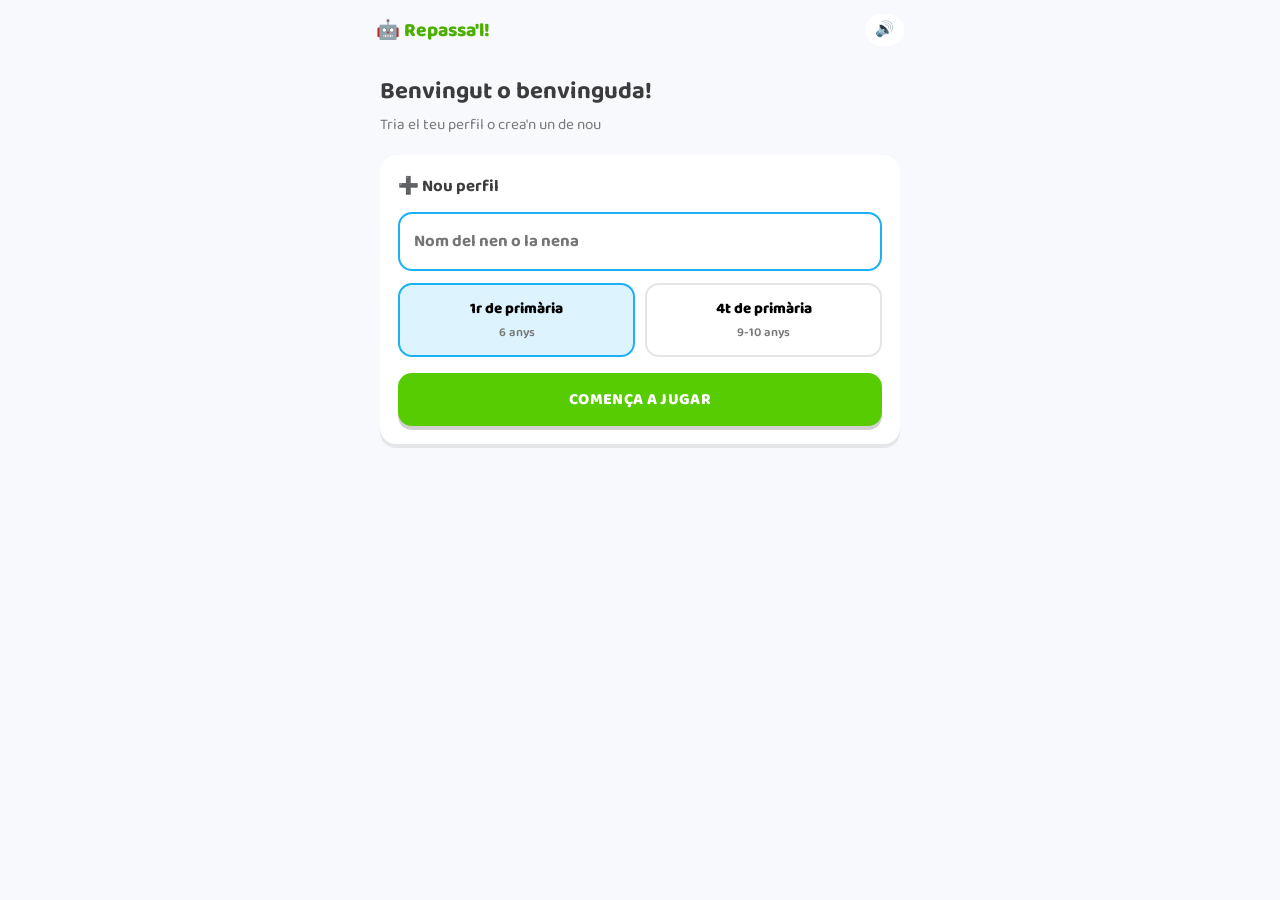
==== commit 951bfb43: "Unifica les dues apps en un únic motor amb perfils per curs Fusiona "Repassa'l!" (4t) i "Juga i Aprè" ====
--- a/index.html
+++ b/index.html
@@ -3,8 +3,8 @@
 <head>
 <meta charset="UTF-8">
 <meta name="viewport" content="width=device-width, initial-scale=1.0, maximum-scale=1.0">
-<title>Repassa'l! · 4t de primària</title>
-<meta name="description" content="Repassa Matemàtiques, Llengua catalana, Ciències socials i Ciències naturals de 4t de primària jugant.">
+<title>Repassa'l! · Educació Primària</title>
+<meta name="description" content="Repassa el currículum de primària jugant: tria el teu perfil i el teu curs.">
 <link rel="icon" href="data:image/svg+xml,<svg xmlns=%22http://www.w3.org/2000/svg%22 viewBox=%220 0 100 100%22><text y=%22.9em%22 font-size=%2290%22>🤖</text></svg>">
 <link rel="preconnect" href="https://fonts.googleapis.com">
 <link rel="preconnect" href="https://fonts.gstatic.com" crossorigin>
@@ -15,10 +15,8 @@
 
 <div id="app"></div>
 
-<!-- Templates -->
-<template id="tpl-home"></template>
-
-<script src="content.js"></script>
+<script src="data/questions.js"></script>
+<script src="data/meta.js"></script>
 <script src="app.js"></script>
 </body>
 </html>
--- a/style.css
+++ b/style.css
@@ -80,21 +80,12 @@
   gap: 8px;
 }
 
+.sound-toggle { border: none; }
+
 /* ---------- Home / subject grid ---------- */
-.hero {
-  padding: 8px 20px 4px;
-}
-
-.hero h1 {
-  font-size: 1.5rem;
-  margin: 4px 0 2px;
-}
-
-.hero p {
-  color: var(--ink-light);
-  margin: 0;
-  font-size: 0.95rem;
-}
+.hero { padding: 8px 20px 4px; }
+.hero h1 { font-size: 1.5rem; margin: 4px 0 2px; }
+.hero p { color: var(--ink-light); margin: 0; font-size: 0.95rem; }
 
 .subject-grid {
   display: grid;
@@ -125,10 +116,7 @@
   animation: iconBob 2.4s ease-in-out infinite;
 }
 
-.subject-card .name {
-  font-weight: 800;
-  font-size: 1.05rem;
-}
+.subject-card .name { font-weight: 800; font-size: 1.05rem; }
 
 .progress-track {
   width: 100%;
@@ -138,17 +126,9 @@
   overflow: hidden;
 }
 
-.progress-fill {
-  height: 100%;
-  border-radius: 999px;
-  transition: width .4s ease;
-}
-
-.subject-card .sub {
-  font-size: 0.8rem;
-  color: var(--ink-light);
-  font-weight: 600;
-}
+.progress-fill { height: 100%; border-radius: 999px; transition: width .4s ease; }
+
+.subject-card .sub { font-size: 0.8rem; color: var(--ink-light); font-weight: 600; }
 
 /* ---------- Mascot ---------- */
 .mascot-box {
@@ -165,25 +145,100 @@
 
 .mascot-box .emoji { font-size: 2rem; flex-shrink: 0; }
 .mascot-box .mascot-text { flex: 1; }
-.mascot-box .speak-btn {
-  background: none;
-  border: none;
-  font-size: 1.2rem;
+.mascot-box .speak-btn { background: none; border: none; font-size: 1.2rem; flex-shrink: 0; padding: 2px; opacity: .7; }
+.mascot-box .speak-btn:active { opacity: 1; }
+
+/* ---------- Perfils ---------- */
+.profile-screen { padding-bottom: 20px; }
+
+.profile-list {
+  display: flex;
+  flex-direction: column;
+  gap: 10px;
+  padding: 4px 20px 8px;
+}
+
+.profile-card {
+  background: var(--card);
+  border: 2px solid var(--border);
+  border-radius: var(--radius);
+  padding: 14px 16px;
+  display: flex;
+  align-items: center;
+  gap: 12px;
+  box-shadow: var(--shadow);
+  text-align: left;
+}
+.profile-card:active { transform: translateY(2px); }
+.profile-card.current { border-color: var(--green); background: #f2fff0; }
+
+.profile-avatar {
+  width: 44px;
+  height: 44px;
+  border-radius: 50%;
+  background: #eef2ff;
+  display: flex;
+  align-items: center;
+  justify-content: center;
+  font-size: 1.4rem;
   flex-shrink: 0;
-  padding: 2px;
-  opacity: .7;
-}
-.mascot-box .speak-btn:active { opacity: 1; }
-
-.sound-toggle { border: none; }
+}
+
+.profile-info { flex: 1; }
+.profile-name { font-weight: 800; font-size: 1.05rem; }
+.profile-curs { font-size: 0.82rem; color: var(--ink-light); font-weight: 600; }
+.profile-badge {
+  font-size: 0.72rem;
+  font-weight: 800;
+  color: var(--green-dark);
+  background: #d7ffb8;
+  border-radius: 999px;
+  padding: 3px 9px;
+}
+
+.new-profile-box {
+  margin: 14px 20px 0;
+  background: var(--card);
+  border-radius: var(--radius);
+  padding: 18px;
+  box-shadow: var(--shadow);
+}
+.new-profile-box h3 { margin: 0 0 12px; font-size: 1.05rem; }
+
+.profile-input {
+  width: 100%;
+  font-size: 1.05rem;
+  font-weight: 700;
+  padding: 14px;
+  border: 2px solid var(--border);
+  border-radius: 14px;
+  font-family: inherit;
+  color: var(--ink);
+  margin-bottom: 12px;
+}
+.profile-input:focus { outline: none; border-color: var(--blue); }
+
+.curs-options {
+  display: grid;
+  grid-template-columns: 1fr 1fr;
+  gap: 10px;
+  margin-bottom: 16px;
+}
+
+.curs-btn {
+  background: var(--card);
+  border: 2px solid var(--border);
+  border-radius: 14px;
+  padding: 12px 10px;
+  text-align: center;
+  font-family: inherit;
+}
+.curs-btn.selected { border-color: var(--blue); background: #ddf4ff; }
+.curs-btn-label { font-weight: 800; font-size: 0.95rem; }
+.curs-btn-sub { font-size: 0.78rem; color: var(--ink-light); font-weight: 600; margin-top: 2px; }
 
 /* ---------- Subject path (lesson map) ---------- */
-.path-header {
-  display: flex;
-  align-items: center;
-  gap: 10px;
-  padding: 14px 16px;
-}
+.path-header { display: flex; align-items: center; gap: 10px; padding: 14px 16px; }
 
 .back-btn {
   background: var(--card);
@@ -197,24 +252,9 @@
   justify-content: center;
 }
 
-.path-title {
-  font-weight: 800;
-  font-size: 1.2rem;
-}
-
-.path {
-  display: flex;
-  flex-direction: column;
-  align-items: center;
-  padding: 20px 0 40px;
-  gap: 6px;
-}
-
-.lesson-row {
-  display: flex;
-  width: 100%;
-  justify-content: center;
-}
+.path-title { font-weight: 800; font-size: 1.2rem; }
+
+.path { display: flex; flex-direction: column; align-items: center; padding: 20px 0 40px; gap: 6px; }
 
 .lesson-node {
   width: 76px;
@@ -233,15 +273,8 @@
 
 .lesson-node:active { box-shadow: 0 2px 0 rgba(0,0,0,0.15); transform: translateY(4px); }
 
-.lesson-node.locked {
-  background: #cfcfcf !important;
-  box-shadow: 0 6px 0 rgba(0,0,0,0.08);
-  color: #9a9a9a;
-}
-
-.lesson-node.next {
-  animation: pulseRing 1.8s ease-out infinite;
-}
+.lesson-node.locked { background: #cfcfcf !important; box-shadow: 0 6px 0 rgba(0,0,0,0.08); color: #9a9a9a; }
+.lesson-node.next { animation: pulseRing 1.8s ease-out infinite; }
 
 .start-bubble {
   background: #3c3c3c;
@@ -274,72 +307,22 @@
   margin: 16px auto 4px;
 }
 
-.lesson-wrap {
-  display: flex;
-  flex-direction: column;
-  align-items: center;
-  margin-bottom: 18px;
-}
+.lesson-wrap { display: flex; flex-direction: column; align-items: center; margin-bottom: 18px; }
 
 /* ---------- Lesson play screen ---------- */
-.lesson-header {
-  display: flex;
-  align-items: center;
-  gap: 12px;
-  padding: 14px 16px;
-}
-
-.bar-track {
-  flex: 1;
-  height: 16px;
-  background: #eee;
-  border-radius: 999px;
-  overflow: hidden;
-}
-
-.bar-fill {
-  height: 100%;
-  background: var(--green);
-  border-radius: 999px;
-  transition: width .3s ease;
-}
-
-.hearts {
-  display: flex;
-  align-items: center;
-  gap: 3px;
-  font-weight: 800;
-  color: var(--red);
-  font-size: 1.05rem;
-  white-space: nowrap;
-}
-
-.question-area {
-  flex: 1;
-  padding: 12px 20px 140px;
-}
-
-.q-kicker {
-  font-weight: 700;
-  color: var(--ink-light);
-  font-size: 0.85rem;
-  text-transform: uppercase;
-  letter-spacing: .03em;
-  margin-bottom: 6px;
-}
-
-.q-text {
-  font-size: 1.35rem;
-  font-weight: 700;
-  line-height: 1.35;
-  margin-bottom: 22px;
-}
-
-.options {
-  display: flex;
-  flex-direction: column;
-  gap: 10px;
-}
+.lesson-header { display: flex; align-items: center; gap: 12px; padding: 14px 16px; }
+
+.bar-track { flex: 1; height: 16px; background: #eee; border-radius: 999px; overflow: hidden; }
+.bar-fill { height: 100%; background: var(--green); border-radius: 999px; transition: width .3s ease; }
+
+.hearts { display: flex; align-items: center; gap: 3px; font-weight: 800; color: var(--red); font-size: 1.05rem; white-space: nowrap; }
+
+.question-area { flex: 1; padding: 12px 20px 140px; }
+
+.q-kicker { font-weight: 700; color: var(--ink-light); font-size: 0.85rem; text-transform: uppercase; letter-spacing: .03em; margin-bottom: 6px; }
+.q-text { font-size: 1.35rem; font-weight: 700; line-height: 1.35; margin-bottom: 22px; }
+
+.options { display: flex; flex-direction: column; gap: 10px; }
 
 .option-btn {
   background: var(--card);
@@ -356,24 +339,9 @@
 }
 
 .option-btn:active { transform: translateY(1px); }
-
-.option-btn.selected {
-  border-color: var(--blue);
-  background: #ddf4ff;
-}
-
-.option-btn.correct {
-  border-color: var(--green);
-  background: #d7ffb8;
-  color: var(--green-dark);
-}
-
-.option-btn.incorrect {
-  border-color: var(--red);
-  background: #ffdfe0;
-  color: #c40000;
-}
-
+.option-btn.selected { border-color: var(--blue); background: #ddf4ff; }
+.option-btn.correct { border-color: var(--green); background: #d7ffb8; color: var(--green-dark); }
+.option-btn.incorrect { border-color: var(--red); background: #ffdfe0; color: #c40000; }
 .option-btn:disabled { cursor: default; }
 
 .option-letter {
@@ -390,10 +358,7 @@
   color: var(--ink-light);
 }
 
-.tf-options {
-  display: flex;
-  gap: 12px;
-}
+.tf-options { display: flex; gap: 12px; }
 .tf-options .option-btn { flex: 1; justify-content: center; text-align: center; }
 
 .fill-input {
@@ -411,13 +376,7 @@
 .fill-input.correct { border-color: var(--green); background: #d7ffb8; }
 .fill-input.incorrect { border-color: var(--red); background: #ffdfe0; }
 
-.hint-line {
-  margin-top: 10px;
-  font-size: 0.9rem;
-  font-weight: 700;
-  color: var(--orange);
-  text-align: center;
-}
+.hint-line { margin-top: 10px; font-size: 0.9rem; font-weight: 700; color: var(--orange); text-align: center; }
 
 /* ---------- Order (build the answer) ---------- */
 .order-answer {
@@ -433,17 +392,8 @@
 .order-answer.correct { border-style: solid; border-color: var(--green); background: #d7ffb8; }
 .order-answer.incorrect { border-style: solid; border-color: var(--red); background: #ffdfe0; }
 
-.order-placeholder {
-  color: var(--ink-light);
-  font-size: 0.95rem;
-  padding: 8px 4px;
-}
-
-.order-bank {
-  display: flex;
-  flex-wrap: wrap;
-  gap: 8px;
-}
+.order-placeholder { color: var(--ink-light); font-size: 0.95rem; padding: 8px 4px; }
+.order-bank { display: flex; flex-wrap: wrap; gap: 8px; }
 
 .order-chip {
   background: var(--card);
@@ -456,31 +406,13 @@
   font-family: inherit;
 }
 .order-chip:active { transform: translateY(1px); }
-.order-chip.placed {
-  background: #ddf4ff;
-  border-color: var(--blue);
-  color: #0a6ea8;
-}
+.order-chip.placed { background: #ddf4ff; border-color: var(--blue); color: #0a6ea8; }
 
 /* ---------- Match (aparella parelles) ---------- */
-.match-hint {
-  text-align: center;
-  width: 100%;
-  font-weight: 700;
-  color: var(--ink-light);
-}
-
-.match-grid {
-  display: grid;
-  grid-template-columns: 1fr 1fr;
-  gap: 10px;
-}
-
-.match-col {
-  display: flex;
-  flex-direction: column;
-  gap: 8px;
-}
+.match-hint { text-align: center; width: 100%; font-weight: 700; color: var(--ink-light); }
+
+.match-grid { display: grid; grid-template-columns: 1fr 1fr; gap: 10px; }
+.match-col { display: flex; flex-direction: column; gap: 8px; }
 
 .match-item {
   background: var(--card);
@@ -508,29 +440,13 @@
   justify-content: center;
 }
 
-.bottom-bar-inner {
-  width: 100%;
-  max-width: 560px;
-  display: flex;
-  align-items: center;
-  gap: 14px;
-}
-
-.feedback-text {
-  flex: 1;
-}
-
-.feedback-title {
-  font-weight: 800;
-  font-size: 1.05rem;
-}
+.bottom-bar-inner { width: 100%; max-width: 560px; display: flex; align-items: center; gap: 14px; }
+
+.feedback-text { flex: 1; }
+.feedback-title { font-weight: 800; font-size: 1.05rem; }
 .feedback-title.ok { color: var(--green-dark); }
 .feedback-title.bad { color: #c40000; }
-
-.feedback-sub {
-  font-size: 0.85rem;
-  color: var(--ink-light);
-}
+.feedback-sub { font-size: 0.85rem; color: var(--ink-light); }
 
 .btn {
   border: none;
@@ -550,121 +466,38 @@
 .btn-danger { background: var(--red); }
 .btn-full { width: 100%; }
 .bottom-bar-inner .btn-full { flex: 1 1 auto; width: auto; }
-.btn-outline {
-  background: var(--card);
-  color: var(--blue);
-  border: 2px solid var(--border);
-  box-shadow: none;
-}
-.btn-hint {
-  background: var(--yellow);
-  color: #7a5200;
-  flex: 0 0 auto;
-  padding: 14px 18px;
-}
+.btn-outline { background: var(--card); color: var(--blue); border: 2px solid var(--border); box-shadow: none; }
+.btn-hint { background: var(--yellow); color: #7a5200; flex: 0 0 auto; padding: 14px 18px; }
 
 .bottom-bar.state-ok { background: #d7ffb8; border-top-color: #b2e878; }
 .bottom-bar.state-bad { background: #ffdfe0; border-top-color: #ffb3b6; }
 
 /* ---------- Results screen ---------- */
-.results {
-  padding: 30px 24px 100px;
-  text-align: center;
-}
-
-.results .big-emoji {
-  font-size: 4rem;
-  margin-bottom: 6px;
-}
-
-.results h2 {
-  margin: 0 0 4px;
-}
-
-.results .stars-row {
-  font-size: 2.6rem;
-  margin: 14px 0;
-  letter-spacing: 6px;
-}
-
-.results-stats {
-  display: flex;
-  justify-content: center;
-  gap: 12px;
-  margin: 20px 0;
-  flex-wrap: wrap;
-}
-
-.results-stat {
-  background: var(--card);
-  border-radius: 14px;
-  box-shadow: var(--shadow);
-  padding: 14px 18px;
-  min-width: 90px;
-}
-
-.results-stat .val {
-  font-weight: 800;
-  font-size: 1.3rem;
-}
-.results-stat .lbl {
-  font-size: 0.75rem;
-  color: var(--ink-light);
-  font-weight: 700;
-  text-transform: uppercase;
-}
-
-.mistakes-box {
-  text-align: left;
-  margin-top: 24px;
-  background: var(--card);
-  border-radius: var(--radius);
-  padding: 16px;
-  box-shadow: var(--shadow);
-}
+.results { padding: 30px 24px 100px; text-align: center; }
+.results .big-emoji { font-size: 4rem; margin-bottom: 6px; }
+.results h2 { margin: 0 0 4px; }
+.results .stars-row { font-size: 2.6rem; margin: 14px 0; letter-spacing: 6px; }
+
+.results-stats { display: flex; justify-content: center; gap: 12px; margin: 20px 0; flex-wrap: wrap; }
+.results-stat { background: var(--card); border-radius: 14px; box-shadow: var(--shadow); padding: 14px 18px; min-width: 90px; }
+.results-stat .val { font-weight: 800; font-size: 1.3rem; }
+.results-stat .lbl { font-size: 0.75rem; color: var(--ink-light); font-weight: 700; text-transform: uppercase; }
+
+.mistakes-box { text-align: left; margin-top: 24px; background: var(--card); border-radius: var(--radius); padding: 16px; box-shadow: var(--shadow); }
 .mistakes-box h3 { margin-top: 0; font-size: 1rem; }
 .mistake-item { padding: 10px 0; border-bottom: 1px solid var(--border); font-size: 0.9rem; }
 .mistake-item:last-child { border-bottom: none; }
 .mistake-item .mq { font-weight: 700; margin-bottom: 4px; }
 .mistake-item .ma { color: var(--green-dark); font-weight: 700; }
 
-.actions-col {
-  display: flex;
-  flex-direction: column;
-  gap: 10px;
-  margin-top: 20px;
-}
-
-/* ---------- Failed screen ---------- */
-.fail-screen {
-  padding: 60px 30px 40px;
-  text-align: center;
-}
-.fail-screen .big-emoji { font-size: 4.5rem; }
+.actions-col { display: flex; flex-direction: column; gap: 10px; margin-top: 20px; }
 
 /* ---------- Footer note ---------- */
-.footer-note {
-  padding: 10px 24px 30px;
-  color: var(--ink-light);
-  font-size: 0.75rem;
-  text-align: center;
-  line-height: 1.5;
-}
-
-.reset-link {
-  background: none;
-  border: none;
-  color: var(--ink-light);
-  text-decoration: underline;
-  font-size: 0.75rem;
-  padding: 0;
-}
+.footer-note { padding: 10px 24px 30px; color: var(--ink-light); font-size: 0.75rem; text-align: center; line-height: 1.5; }
+.reset-link { background: none; border: none; color: var(--ink-light); text-decoration: underline; font-size: 0.75rem; padding: 0; }
 
 /* ---------- Animations ---------- */
-@keyframes pop {
-  0% { transform: scale(0.85); opacity: 0; }
-  100% { transform: scale(1); opacity: 1; }
-}
+@keyframes pop { 0% { transform: scale(0.85); opacity: 0; } 100% { transform: scale(1); opacity: 1; } }
 .pop { animation: pop .25s ease; }
 
 @keyframes shake {
@@ -675,10 +508,7 @@
 }
 .shake { animation: shake .4s ease; }
 
-@keyframes iconBob {
-  0%, 100% { transform: translateY(0); }
-  50% { transform: translateY(-4px); }
-}
+@keyframes iconBob { 0%, 100% { transform: translateY(0); } 50% { transform: translateY(-4px); } }
 
 @keyframes pulseRing {
   0% { box-shadow: 0 6px 0 rgba(0,0,0,0.15), 0 0 0 0 rgba(88,204,2,0.5); }
@@ -687,12 +517,7 @@
 }
 
 @media (prefers-reduced-motion: reduce) {
-  .subject-card .icon,
-  .lesson-node.next,
-  .pop,
-  .shake {
-    animation: none !important;
-  }
+  .subject-card .icon, .lesson-node.next, .pop, .shake { animation: none !important; }
 }
 
 @media (max-width: 380px) {
@@ -700,3 +525,74 @@
   .q-text { font-size: 1.15rem; }
   .match-item { font-size: 0.82rem; padding: 10px 6px; }
 }
+
+/* =====================================================================
+   Perfils visuals per curs — abans eren dos style.css sencers (l'app
+   de 4t i la de "petits"); ara són variacions sobre el mateix full
+   d'estils, activades amb una classe al <body> segons el curs del
+   perfil actiu (veure applyCursVisual a app.js).
+   ===================================================================== */
+
+/* ---- body.visual-uppercase: tot el text en majúscules (1r) ---- */
+body.visual-uppercase,
+body.visual-uppercase button,
+body.visual-uppercase input {
+  text-transform: uppercase;
+  letter-spacing: 0.01em;
+}
+/* .q-text ja és uppercase per herència; cap selector necessita "none" aquí */
+
+/* ---- body.visual-gran: lletra i botons més grans (1r) ---- */
+body.visual-gran { font-size: 19px; --radius: 24px; }
+body.visual-gran .topbar .brand { font-size: 1.3rem; }
+body.visual-gran .stat-pill { font-size: 1rem; border-width: 3px; padding: 6px 12px; }
+body.visual-gran .hero h1 { font-size: 1.7rem; }
+body.visual-gran .hero p { font-size: 1rem; }
+body.visual-gran .subject-card { padding: 20px 14px; border-bottom-width: 6px; }
+body.visual-gran .subject-card .icon { font-size: 2.6rem; }
+body.visual-gran .subject-card .name { font-size: 1.1rem; }
+body.visual-gran .subject-card .sub { font-size: 0.85rem; }
+body.visual-gran .mascot-box { padding: 14px 16px; border-width: 3px; font-size: 1rem; }
+body.visual-gran .mascot-box .emoji { font-size: 2.4rem; }
+body.visual-gran .mascot-box .speak-btn { font-size: 1.3rem; }
+body.visual-gran .path-header, body.visual-gran .lesson-header { padding: 16px 16px; }
+body.visual-gran .back-btn { width: 46px; height: 46px; font-size: 1.2rem; border-width: 3px; }
+body.visual-gran .path-title { font-size: 1.3rem; }
+body.visual-gran .lesson-node { width: 92px; height: 92px; font-size: 2.3rem; }
+body.visual-gran .lesson-node .stars { font-size: 1rem; bottom: -18px; }
+body.visual-gran .lesson-label { font-size: 0.85rem; max-width: 130px; margin: 18px auto 4px; }
+body.visual-gran .lesson-wrap { margin-bottom: 22px; }
+body.visual-gran .start-bubble { font-size: 0.8rem; padding: 5px 12px; }
+body.visual-gran .bar-track { height: 18px; }
+body.visual-gran .hearts { font-size: 1.15rem; }
+body.visual-gran .question-area { padding: 12px 20px 150px; }
+body.visual-gran .q-kicker { font-size: 0.9rem; }
+body.visual-gran .q-text { font-size: 1.5rem; margin-bottom: 24px; }
+body.visual-gran .options { gap: 12px; }
+body.visual-gran .option-btn { padding: 18px 16px; font-size: 1.15rem; border-width: 3px; gap: 12px; }
+body.visual-gran .option-letter { width: 30px; height: 30px; font-size: 0.9rem; border-width: 3px; }
+body.visual-gran .tf-options .option-btn { font-size: 1.3rem; }
+body.visual-gran .fill-input { font-size: 1.5rem; padding: 18px; border-width: 3px; }
+body.visual-gran .hint-line { font-size: 1rem; margin-top: 12px; }
+body.visual-gran .order-answer { min-height: 64px; padding: 12px; gap: 10px; margin-bottom: 20px; border-width: 3px; }
+body.visual-gran .order-chip { padding: 12px 16px; font-size: 1.15rem; border-width: 3px; }
+body.visual-gran .match-item { padding: 16px 8px; font-size: 1.05rem; border-width: 3px; }
+body.visual-gran .match-grid, body.visual-gran .match-col { gap: 12px; }
+body.visual-gran .bottom-bar { padding: 16px 20px calc(16px + env(safe-area-inset-bottom)); border-top-width: 3px; }
+body.visual-gran .btn { padding: 17px 26px; font-size: 1.1rem; border-radius: 16px; }
+body.visual-gran .btn-hint { padding: 17px 20px; }
+body.visual-gran .feedback-title { font-size: 1.15rem; }
+body.visual-gran .feedback-sub { font-size: 0.9rem; }
+body.visual-gran .results h2 { font-size: 1.5rem; }
+body.visual-gran .results .big-emoji { font-size: 4.4rem; }
+body.visual-gran .results .stars-row { font-size: 2.8rem; }
+body.visual-gran .results-stat { padding: 16px 20px; min-width: 96px; }
+body.visual-gran .results-stat .val { font-size: 1.4rem; }
+body.visual-gran .mistakes-box { padding: 18px; border-radius: 24px; }
+body.visual-gran .mistake-item { padding: 12px 0; border-bottom-width: 2px; font-size: 0.95rem; }
+
+@media (max-width: 380px) {
+  body.visual-gran .lesson-node { width: 78px; height: 78px; font-size: 1.9rem; }
+  body.visual-gran .q-text { font-size: 1.25rem; }
+  body.visual-gran .match-item { font-size: 0.9rem; padding: 12px 6px; }
+}
